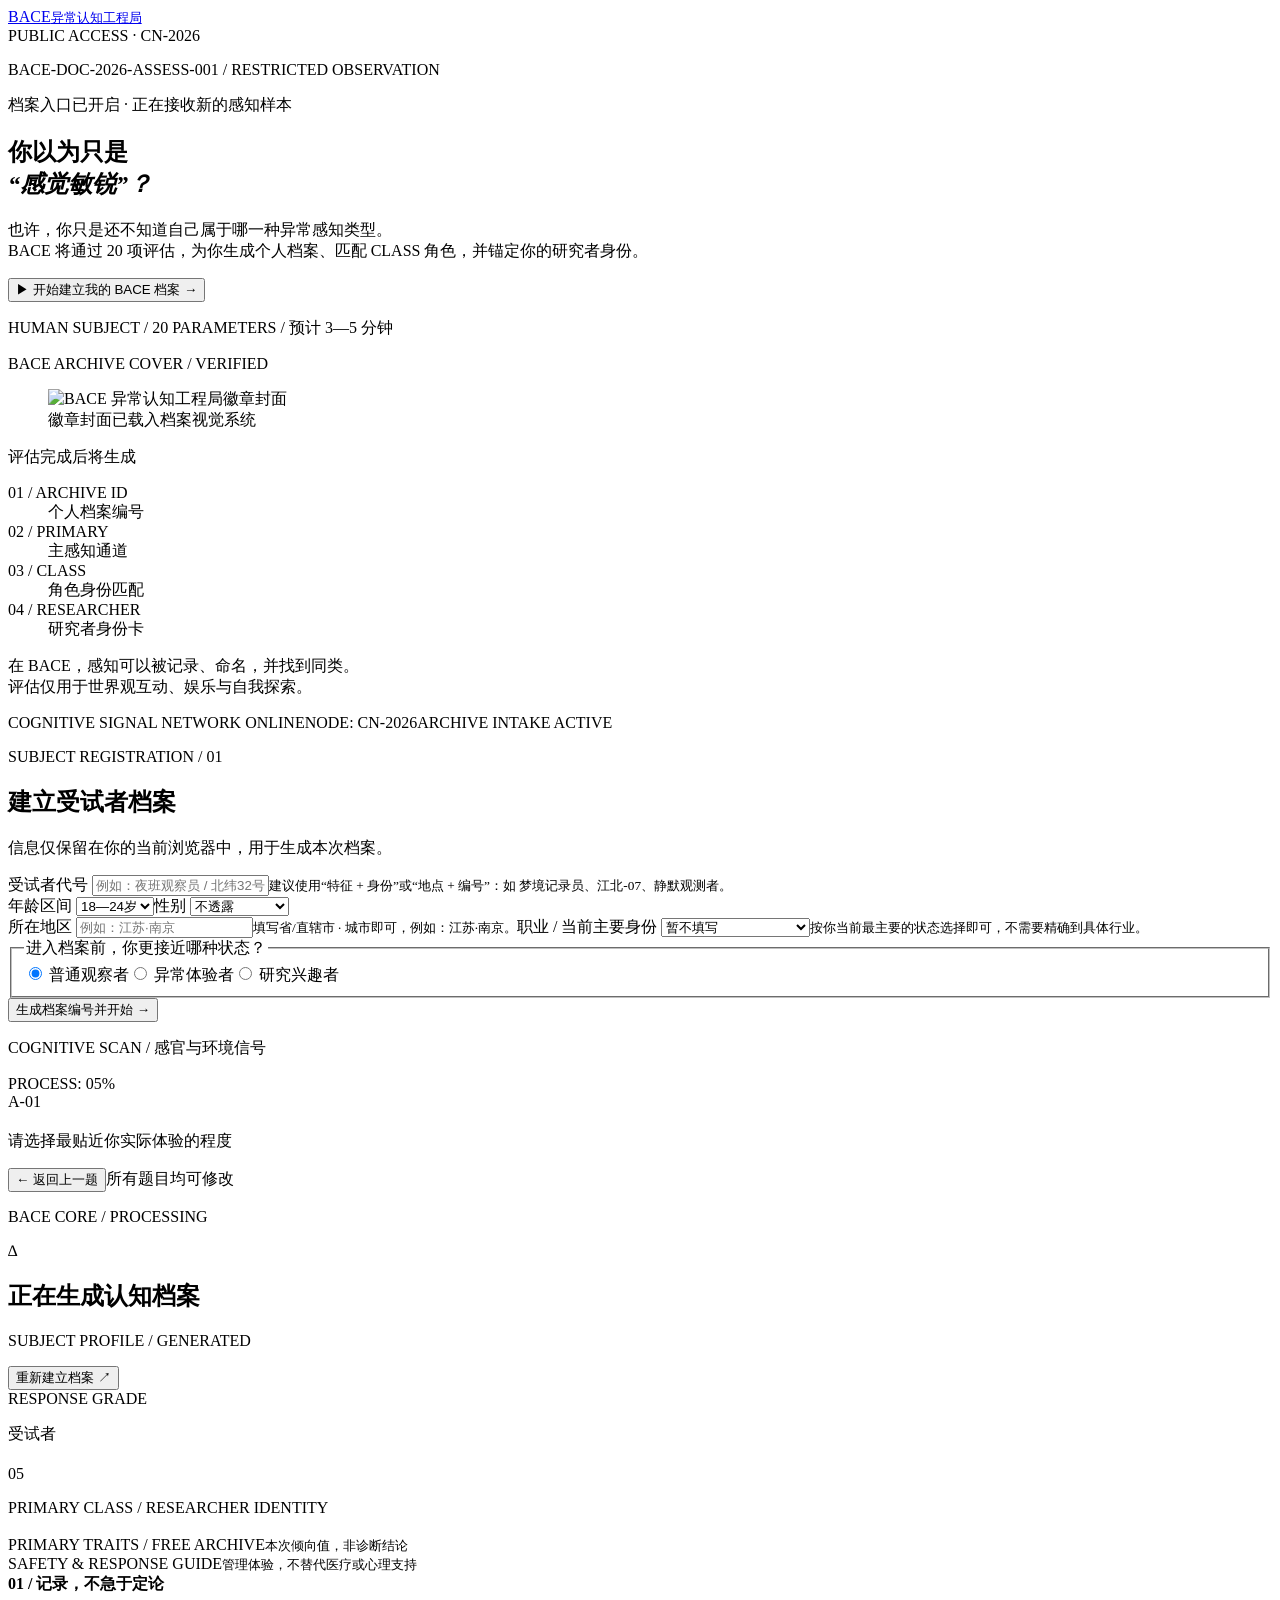
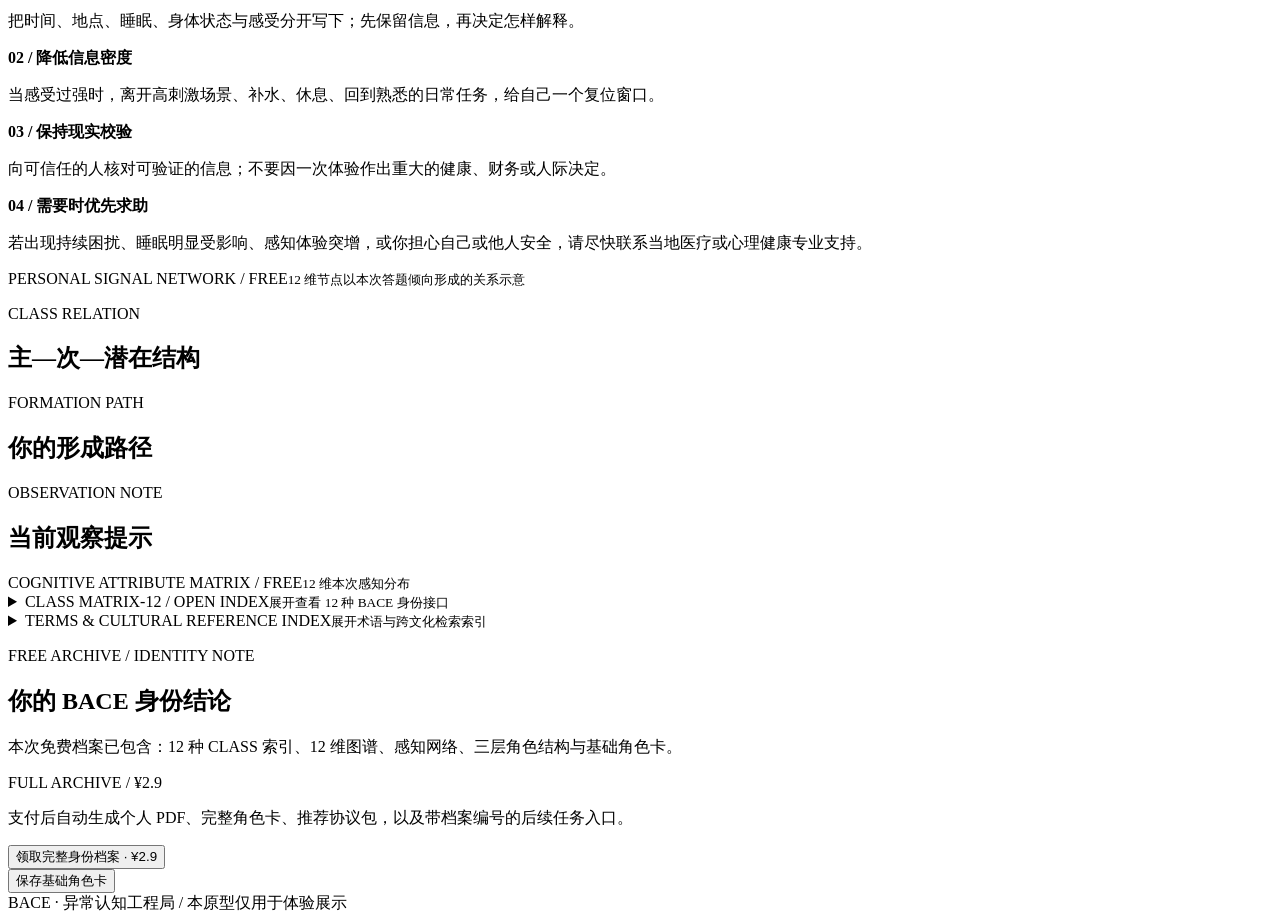
==== index.html @ c02035c2 "发布 BACE 测试网站：index.html" ====
<!doctype html>
<html lang="zh-CN">
<head>
  <meta charset="UTF-8" />
  <meta name="viewport" content="width=device-width, initial-scale=1.0" />
  <title>BACE｜异常认知评估档案</title>
  <link rel="preconnect" href="https://fonts.googleapis.com">
  <link rel="preconnect" href="https://fonts.gstatic.com" crossorigin>
  <link href="https://fonts.googleapis.com/css2?family=Noto+Serif+SC:wght@400;600;700;900&family=Share+Tech+Mono&display=swap" rel="stylesheet">
  <link rel="stylesheet" href="style.css" />
</head>
<body>
  <div class="noise"></div><div class="scanlines"></div>
  <main class="shell">
    <header><a class="brand" href="#" onclick="app.go('home')"><span>BACE</span><small>异常认知工程局</small></a><div class="access">PUBLIC ACCESS · CN-2026</div></header>

    <section id="home" class="screen active hero">
      <div class="archive-field" aria-hidden="true"><span class="orb orb-a"></span><span class="orb orb-b"></span><span class="node n1"></span><span class="node n2"></span><span class="node n3"></span><span class="node n4"></span><i class="circuit c1"></i><i class="circuit c2"></i><i class="circuit c3"></i></div>
      <div class="hero-grid">
        <div class="portal-copy">
          <p class="eyebrow">BACE-DOC-2026-ASSESS-001 / RESTRICTED OBSERVATION</p>
          <p class="status"><i></i> 档案入口已开启 · 正在接收新的感知样本</p>
          <h1>你以为只是<br><em>“感觉敏锐”？</em></h1>
          <p class="lead">也许，你只是还不知道自己属于哪一种异常感知类型。<br>BACE 将通过 20 项评估，为你生成个人档案、匹配 CLASS 角色，并锚定你的研究者身份。</p>
          <button class="primary enter-button" onclick="app.go('register')"><span>▶</span> 开始建立我的 BACE 档案 <b>→</b></button>
          <p class="entry-note">HUMAN SUBJECT / 20 PARAMETERS / 预计 3—5 分钟</p>
        </div>
        <aside class="access-panel">
          <p class="panel-label">BACE ARCHIVE COVER / VERIFIED</p>
          <figure class="badge-document"><img src="assets/bace-badge-cover.png" alt="BACE 异常认知工程局徽章封面"><figcaption>徽章封面已载入档案视觉系统</figcaption></figure>
          <div class="panel-rule"></div>
          <p class="panel-subhead">评估完成后将生成</p>
          <dl><div><dt>01 / ARCHIVE ID</dt><dd>个人档案编号</dd></div><div><dt>02 / PRIMARY</dt><dd>主感知通道</dd></div><div><dt>03 / CLASS</dt><dd>角色身份匹配</dd></div><div><dt>04 / RESEARCHER</dt><dd>研究者身份卡</dd></div></dl>
          <p class="panel-foot">在 BACE，感知可以被记录、命名，并找到同类。<br>评估仅用于世界观互动、娱乐与自我探索。</p>
        </aside>
      </div>
      <div class="file-line"><span>COGNITIVE SIGNAL NETWORK ONLINE</span><span>NODE: CN-2026</span><span>ARCHIVE INTAKE ACTIVE</span></div>
    </section>

    <section id="register" class="screen dossier">
      <p class="eyebrow">SUBJECT REGISTRATION / 01</p><h2>建立受试者档案</h2>
      <p class="muted">信息仅保留在你的当前浏览器中，用于生成本次档案。</p>
      <form id="registration" onsubmit="app.register(event)">
        <label>受试者代号 <input id="alias" required maxlength="16" placeholder="例如：夜班观察员 / 北纬32号" autocomplete="off"><small class="field-note">建议使用“特征 + 身份”或“地点 + 编号”：如 梦境记录员、江北-07、静默观测者。</small></label>
        <div class="two"><label>年龄区间 <select id="age"><option>18岁以下</option><option selected>18—24岁</option><option>25—30岁</option><option>31—40岁</option><option>41岁以上</option></select></label><label>性别 <select id="gender"><option selected>不透露</option><option>男</option><option>女</option><option>其他 / 自定义</option></select></label></div>
        <div class="two"><label>所在地区 <input id="region" placeholder="例如：江苏·南京" maxlength="24"><small class="field-note">填写省/直辖市 · 城市即可，例如：江苏·南京。</small></label><label>职业 / 当前主要身份 <select id="occupation"><option selected value="未登记">暂不填写</option><option>在校学生</option><option>上班族 / 企业职员</option><option>体制内 / 公共服务</option><option>专业技术 / 工程 / 生产</option><option>商业 / 销售 / 服务业</option><option>教育 / 医疗 / 社会服务</option><option>内容创作 / 自由职业</option><option>个体经营 / 创业者</option><option>待业 / 转型中 / 退休</option><option>其他</option></select><small class="field-note">按你当前最主要的状态选择即可，不需要精确到具体行业。</small></label></div>
        <fieldset><legend>进入档案前，你更接近哪种状态？</legend><label class="radio"><input type="radio" name="identity" value="观察者" checked> 普通观察者</label><label class="radio"><input type="radio" name="identity" value="体验者"> 异常体验者</label><label class="radio"><input type="radio" name="identity" value="研究者"> 研究兴趣者</label></fieldset>
        <button class="primary" type="submit">生成档案编号并开始 <b>→</b></button>
      </form>
    </section>

    <section id="test" class="screen assessment">
      <div class="test-top"><div><p class="eyebrow" id="phase">COGNITIVE SCAN / 感官与环境信号</p><p class="case-id" id="caseId"></p></div><div class="progress-wrap"><span id="percent">PROCESS: 05%</span><div class="progress"><i id="progress"></i></div></div></div>
      <article class="question-card"><span id="questionCode">A-01</span><h2 id="questionText"></h2><p class="scale-hint">请选择最贴近你实际体验的程度</p><div class="answers" id="answers"></div></article>
      <div class="test-footer"><button class="text-button" onclick="app.previous()" id="prev">← 返回上一题</button><span>所有题目均可修改</span></div>
    </section>

    <section id="analyze" class="screen analysis"><p class="eyebrow">BACE CORE / PROCESSING</p><div class="spinner">∆</div><h2>正在生成认知档案</h2><div class="log" id="log"></div></section>

    <section id="result" class="screen result">
      <div class="result-head"><p class="eyebrow">SUBJECT PROFILE / GENERATED</p><button class="text-button" onclick="app.restart()">重新建立档案 ↗</button></div>
      <div class="profile-grid"><aside class="identity-card"><span class="stamp" id="sampleLevel">RESPONSE GRADE</span><p>受试者</p><h2 id="resultAlias"></h2><div class="role-mark" id="roleMark">05</div><p class="mono" id="resultId"></p><p id="resultDate"></p></aside><article class="role-card"><p class="eyebrow">PRIMARY CLASS / RESEARCHER IDENTITY</p><h1 id="roleName"></h1><h3 id="roleCode"></h3><p id="roleIntro"></p><div class="tag-row" id="roleTags"></div><blockquote id="roleQuote"></blockquote><p class="similarity" id="similarity"></p></article></div>
      <section class="dimensions"><div class="section-title"><span>PRIMARY TRAITS / FREE ARCHIVE</span><small>本次倾向值，非诊断结论</small></div><div id="dimensionBars"></div></section>
      <section class="safety-section priority-safety"><div class="section-title"><span>SAFETY &amp; RESPONSE GUIDE</span><small>管理体验，不替代医疗或心理支持</small></div><div class="safety-grid"><article><b>01 / 记录，不急于定论</b><p>把时间、地点、睡眠、身体状态与感受分开写下；先保留信息，再决定怎样解释。</p></article><article><b>02 / 降低信息密度</b><p>当感受过强时，离开高刺激场景、补水、休息、回到熟悉的日常任务，给自己一个复位窗口。</p></article><article><b>03 / 保持现实校验</b><p>向可信任的人核对可验证的信息；不要因一次体验作出重大的健康、财务或人际决定。</p></article><article><b>04 / 需要时优先求助</b><p>若出现持续困扰、睡眠明显受影响、感知体验突增，或你担心自己或他人安全，请尽快联系当地医疗或心理健康专业支持。</p></article></div></section>
      <section class="free-insight"><div class="section-title"><span>PERSONAL SIGNAL NETWORK / FREE</span><small>12 维节点以本次答题倾向形成的关系示意</small></div><div id="networkGraph" class="network-graph"></div><div class="insight-grid"><article><p class="eyebrow">CLASS RELATION</p><h2>主—次—潜在结构</h2><p id="classRelation"></p></article><article><p class="eyebrow">FORMATION PATH</p><h2>你的形成路径</h2><p id="formationPath"></p></article><article><p class="eyebrow">OBSERVATION NOTE</p><h2>当前观察提示</h2><p id="observationNote"></p></article></div></section>
      <section class="radar-section"><div class="section-title"><span>COGNITIVE ATTRIBUTE MATRIX / FREE</span><small>12 维本次感知分布</small></div><div id="radarChart" class="radar-chart"></div></section>
      <section class="library-section"><details><summary><span>CLASS MATRIX-12 / OPEN INDEX</span><small>展开查看 12 种 BACE 身份接口</small></summary><div id="classLibrary" class="class-library"></div></details></section>
      <section class="term-section"><details><summary><span>TERMS &amp; CULTURAL REFERENCE INDEX</span><small>展开术语与跨文化检索索引</small></summary><div class="term-table"><div><b>BACE 术语</b><b>说明</b><b>文化检索线索</b></div><div><span>梦境通道</span><span>对梦境叙事、记忆与象征的记录倾向。</span><span>梦兆叙事 / dream incubation / 梦境日记</span></div><div><span>空间感知</span><span>对路径、建筑与场所氛围的注意倾向。</span><span>风水语境 / genius loci / place attachment</span></div><div><span>家族印记</span><span>把个人经验放入家族故事与成长脉络的倾向。</span><span>家谱 / 口述史 / ancestor traditions</span></div><div><span>环境共振</span><span>对自然、天气与场域变化的体验记录。</span><span>地景叙事 / landscape studies / environmental perception</span></div><div><span>认知训练</span><span>通过记录、冥想、复盘等方式进行自我校准。</span><span>观照练习 / contemplative practice / self-observation</span></div></div></details></section>
      <section class="findings"><div><p class="eyebrow">FREE ARCHIVE / IDENTITY NOTE</p><h2>你的 BACE 身份结论</h2><p id="summary"></p><p class="card-note">本次免费档案已包含：12 种 CLASS 索引、12 维图谱、感知网络、三层角色结构与基础角色卡。</p></div><div class="next-level"><span>FULL ARCHIVE / ¥2.9</span><p>支付后自动生成个人 PDF、完整角色卡、推荐协议包，以及带档案编号的后续任务入口。</p><button class="text-button locked" type="button" onclick="app.showUnlock()">领取完整身份档案 · ¥2.9</button></div></section>
      <button class="primary print" onclick="app.downloadCard()">保存基础角色卡</button>
    </section>
  </main>
  <footer>BACE · 异常认知工程局 / 本原型仅用于体验展示</footer>
  <script src="app.js"></script>
</body>
</html>
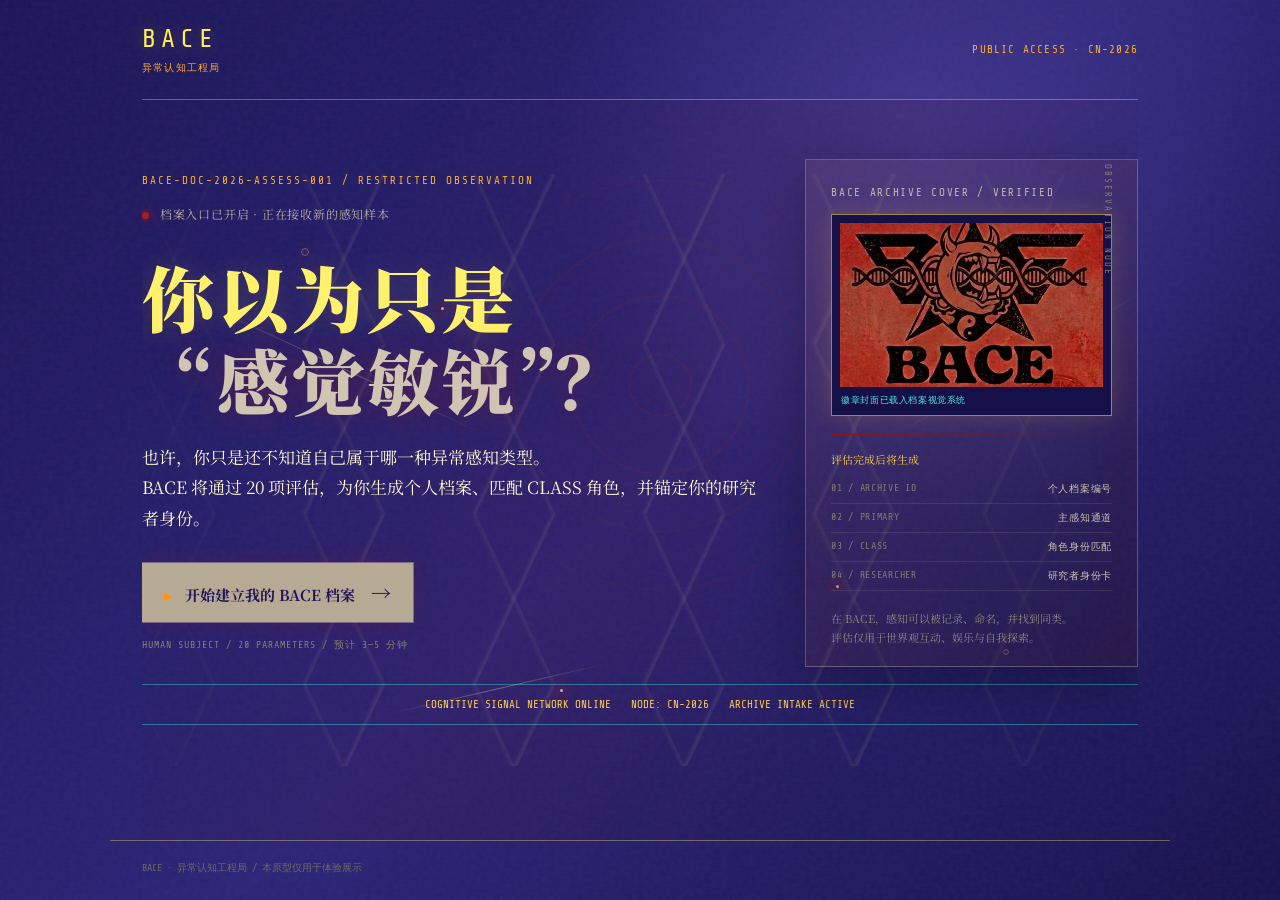
==== commit 45ac157d: "更新封面图片引用为网页优化版本" ====
--- a/index.html
+++ b/index.html
@@ -27,7 +27,7 @@
         </div>
         <aside class="access-panel">
           <p class="panel-label">BACE ARCHIVE COVER / VERIFIED</p>
-          <figure class="badge-document"><img src="assets/bace-badge-cover.png" alt="BACE 异常认知工程局徽章封面"><figcaption>徽章封面已载入档案视觉系统</figcaption></figure>
+          <figure class="badge-document"><img src="assets/bace-badge-cover.jpg" alt="BACE 异常认知工程局徽章封面"><figcaption>徽章封面已载入档案视觉系统</figcaption></figure>
           <div class="panel-rule"></div>
           <p class="panel-subhead">评估完成后将生成</p>
           <dl><div><dt>01 / ARCHIVE ID</dt><dd>个人档案编号</dd></div><div><dt>02 / PRIMARY</dt><dd>主感知通道</dd></div><div><dt>03 / CLASS</dt><dd>角色身份匹配</dd></div><div><dt>04 / RESEARCHER</dt><dd>研究者身份卡</dd></div></dl>
--- a/style.css
+++ b/style.css
@@ -0,0 +1,18 @@
+:root{--ink:#0b0b0b;--paper:#d8d3c8;--bone:#eeeae0;--red:#8b1717;--line:rgba(232,228,218,.26);--mono:'Share Tech Mono',monospace;--serif:'Noto Serif SC',serif}*{box-sizing:border-box}body{margin:0;background:var(--ink);color:var(--bone);font-family:var(--serif);min-height:100vh}.noise,.scanlines{position:fixed;pointer-events:none;inset:0;z-index:3}.noise{opacity:.08;background-image:url("data:image/svg+xml,%3Csvg viewBox='0 0 180 180' xmlns='http://www.w3.org/2000/svg'%3E%3Cfilter id='n'%3E%3CfeTurbulence type='fractalNoise' baseFrequency='.9' numOctaves='4' stitchTiles='stitch'/%3E%3C/filter%3E%3Crect width='100%25' height='100%25' filter='url(%23n)' opacity='.7'/%3E%3C/svg%3E")}.scanlines{background:repeating-linear-gradient(0deg,transparent 0 3px,rgba(255,255,255,.018) 4px);opacity:.5}.shell{max-width:1060px;margin:auto;padding:0 32px}header{height:100px;border-bottom:1px solid var(--line);display:flex;justify-content:space-between;align-items:center;position:relative;z-index:4}.brand{color:var(--bone);text-decoration:none}.brand span{display:block;font-family:var(--mono);font-size:26px;letter-spacing:5px;color:#cfc7b8}.brand small,.access,.eyebrow,.mono{font-family:var(--mono);letter-spacing:1.2px}.brand small{font-size:10px;color:#89857e}.access{font-size:11px;color:#9c9890}.screen{display:none;min-height:calc(100vh - 160px);padding:68px 0 55px;position:relative;z-index:4}.screen.active{display:block}.hero{text-align:center;padding-top:55px}.eyebrow{font-size:11px;color:#aaa49a;letter-spacing:2px}.seal{width:112px;height:112px;margin:28px auto;border:1px solid #847e72;border-radius:50%;display:flex;justify-content:center;align-items:center;line-height:24px;font-family:var(--mono);font-size:25px;color:#b4ac9d;position:relative}.seal:after{content:'BACE ARCHIVE · BACE ARCHIVE';position:absolute;inset:8px;border:1px dashed #6f6a61;border-radius:50%;font-size:7px;letter-spacing:1px;padding-top:9px}.seal i{font-style:normal;color:var(--red)}h1,h2,h3,p{margin-top:0}.hero h1{font-size:clamp(42px,7vw,75px);line-height:1.16;margin:0 0 18px;font-weight:900;letter-spacing:5px}.hero h1 em{font-style:normal;color:#cac2b4}.lead{font-size:17px;line-height:1.8;color:#bdb7ad;margin-bottom:30px}.primary{background:var(--bone);color:#151515;border:0;padding:15px 22px;font-family:var(--serif);font-weight:700;font-size:15px;cursor:pointer;transition:.2s}.primary:hover{background:#fff;transform:translateY(-2px)}.primary b{font-size:20px;margin-left:12px}.file-line{margin:68px auto 0;border-top:1px solid var(--line);border-bottom:1px solid var(--line);padding:13px;display:flex;gap:20px;justify-content:center;font:11px var(--mono);color:#918c83}.disclaimer{font-size:11px;color:#737069;margin-top:18px}.dossier{max-width:680px;margin:auto}.dossier h2{font-size:38px;letter-spacing:2px;margin-bottom:10px}.muted{color:#aaa49a;font-size:14px}form{margin-top:36px}label{display:block;font-size:14px;margin-bottom:22px;color:#c8c2b7}input,select{display:block;background:transparent;border:0;border-bottom:1px solid #736e65;color:var(--bone);font:16px var(--serif);padding:11px 2px;width:100%;outline:none}select option{background:#1b1b1b}.two{display:grid;grid-template-columns:1fr 1fr;gap:26px}fieldset{border:1px solid var(--line);margin:20px 0 30px;padding:18px 18px 5px}legend{padding:0 8px;color:#aaa49a;font:11px var(--mono)}.radio{display:inline-block;margin-right:24px}.radio input{display:inline;width:auto;accent-color:var(--red)}.assessment{max-width:880px;margin:auto}.test-top{display:flex;justify-content:space-between;border-bottom:1px solid var(--line);padding-bottom:22px}.case-id{font:11px var(--mono);color:#827d74;margin:0}.progress-wrap{width:200px;text-align:right;font:11px var(--mono);color:#aaa49a}.progress{height:3px;background:#3b3935;margin-top:10px}.progress i{display:block;height:100%;background:#c8c0b1;transition:.3s}.question-card{padding:62px 10% 35px;min-height:440px}.question-card>span{font:22px var(--mono);color:var(--red)}.question-card h2{font-size:clamp(25px,4vw,38px);line-height:1.5;margin:24px 0 10px}.scale-hint{color:#89847a;font-size:13px}.answers{display:grid;grid-template-columns:1fr 1fr;gap:10px;margin-top:30px}.answer{padding:14px;border:1px solid var(--line);background:rgba(255,255,255,.02);color:#d5cec2;text-align:left;cursor:pointer;font:14px var(--serif)}.answer:hover,.answer.selected{border-color:#b9b09f;background:rgba(218,210,195,.1)}.answer b{font:14px var(--mono);color:var(--red);margin-right:10px}.test-footer{border-top:1px solid var(--line);padding-top:18px;display:flex;justify-content:space-between;color:#807b72;font-size:11px}.text-button{background:none;border:0;color:#c7c0b4;font:13px var(--serif);cursor:pointer}.analysis{text-align:center;padding-top:130px}.spinner{width:85px;height:85px;border:1px solid var(--red);border-radius:50%;margin:35px auto;color:#d8d0c0;display:flex;justify-content:center;align-items:center;font:30px var(--mono);animation:rotate 2s linear infinite}.analysis h2{letter-spacing:2px}.log{margin:30px auto;text-align:left;max-width:360px;min-height:120px;color:#999389;font:12px/2 var(--mono)}@keyframes rotate{to{transform:rotate(360deg)}}.result{padding-top:45px}.result-head{display:flex;justify-content:space-between}.profile-grid{display:grid;grid-template-columns:260px 1fr;border:1px solid var(--line);margin-top:20px}.identity-card{padding:25px;border-right:1px solid var(--line);background:rgba(216,211,200,.05)}.stamp{display:inline-block;border:1px solid var(--red);color:#b83a35;padding:4px 7px;font:10px var(--mono);transform:rotate(-3deg);margin-bottom:45px}.identity-card p{color:#9e988e;font-size:12px}.identity-card h2{font-size:27px}.role-mark{font:74px var(--mono);color:#a9a193;border-top:1px solid var(--line);border-bottom:1px solid var(--line);padding:19px 0;margin:20px 0}.role-card{padding:35px 45px}.role-card h1{font-size:clamp(36px,6vw,65px);line-height:1.1;letter-spacing:2px;margin:15px 0 5px}.role-card h3{font:16px var(--mono);color:var(--red);letter-spacing:1px}.role-card>p{line-height:1.9;color:#c2bbae;max-width:550px}.tag-row{display:flex;flex-wrap:wrap;gap:7px;margin:22px 0}.tag-row span{border:1px solid #666159;padding:4px 8px;font-size:11px;color:#bbb4a7}blockquote{margin:30px 0 0;border-left:2px solid var(--red);padding:4px 18px;color:#a8a196;font-size:14px}.dimensions{margin-top:38px;border-top:1px solid var(--line);padding-top:20px}.section-title{display:flex;justify-content:space-between;font:12px var(--mono);color:#c4bcae}.section-title small{color:#807a70}.dimension{display:grid;grid-template-columns:130px 1fr 40px;align-items:center;gap:12px;margin:13px 0;font-size:13px}.dimension i{height:7px;background:#35332f;display:block}.dimension b{display:block;height:100%;background:#b8b0a3}.dimension strong{font:12px var(--mono);color:#c9c1b3}.findings{display:grid;grid-template-columns:1.3fr 1fr;gap:50px;margin-top:50px;padding:30px;background:#151515;border-left:2px solid var(--red)}.findings h2{font-size:28px}.findings p{font-size:14px;line-height:1.9;color:#bdb6aa}.next-level{border-left:1px solid var(--line);padding-left:28px}.next-level span{color:#bf3835;font:11px var(--mono)}.print{margin-top:35px}.print{background:var(--red);color:#f2eee5}footer{max-width:1060px;margin:auto;padding:20px 32px;border-top:1px solid var(--line);font:10px var(--mono);color:#6f6a62;position:relative;z-index:4}@media(max-width:620px){.shell{padding:0 18px}header{height:76px}.access{display:none}.screen{padding-top:40px}.file-line{flex-direction:column;gap:7px}.two,.profile-grid,.findings{grid-template-columns:1fr}.answers{grid-template-columns:1fr}.question-card{padding:45px 0;min-height:480px}.test-top{gap:12px}.progress-wrap{width:130px}.identity-card{border-right:0;border-bottom:1px solid var(--line)}.role-card{padding:28px 22px}.section-title{display:block}.section-title small{display:block;margin-top:6px}.dimension{grid-template-columns:100px 1fr 32px}.next-level{border-left:0;border-top:1px solid var(--line);padding:20px 0 0}footer{padding:18px}}
+@media print{body{background:#fff;color:#111}.noise,.scanlines,header,footer,.result-head button,.print{display:none}.shell{max-width:none}.screen{padding:0}.result{display:block!important}.profile-grid,.dimensions,.findings{break-inside:avoid} .role-card>p,.findings p{color:#222}}
+
+.panel-subhead{margin:0 0 8px;color:#a79d8e;font:11px var(--serif)}
+.field-note{display:block;margin-top:7px;color:#59e7e1;font:10px/1.6 var(--mono);letter-spacing:.2px}
+.similarity{margin:23px 0 0;color:#56e8e1;font:12px var(--mono);letter-spacing:.5px}.locked{margin-top:12px;padding:0;color:#fff159;border-bottom:1px solid #ffad22}
+.role-card .tag-row span:nth-child(n+4){display:none}
+.card-note{margin-top:18px!important;padding-top:15px;border-top:1px solid rgba(75,232,224,.3);font-size:12px!important;color:#78eee6!important}
+.free-insight{margin-top:45px;padding-top:22px;border-top:1px solid rgba(255,221,73,.35)}.network-graph{margin-top:18px;border:1px solid rgba(72,233,225,.36);background:radial-gradient(circle at center,rgba(76,73,185,.48),rgba(26,19,78,.3));padding:18px}.network-graph svg{display:block;width:min(100%,560px);margin:auto}.network-graph>p{margin:10px 0 0;text-align:center;color:#72e9e4;font-size:12px}.network-graph line{stroke-width:1.2}.network-graph .soft-line{stroke:rgba(79,230,223,.24)}.network-graph .active-line{stroke:#ffe544;stroke-width:2.3;filter:drop-shadow(0 0 4px #ffae24)}.network-node circle{fill:#29216d;stroke:#4fe6df;stroke-width:1.2}.network-node.active-node circle{fill:#ff9e20;stroke:#fff168;stroke-width:2.5;filter:drop-shadow(0 0 7px #ffb221)}.network-node text{fill:#c8fffa;font:10px var(--mono)}.network-node .node-label{fill:#fff4b5;font:8px var(--serif)}.core-node{fill:#251966;stroke:#ffe544;stroke-width:2}.core-title{fill:#fff167;font:20px var(--serif);font-weight:700}.core-sub{fill:#52eee7;font:9px var(--mono);letter-spacing:1px}.insight-grid{display:grid;grid-template-columns:repeat(3,1fr);gap:14px;margin-top:16px}.insight-grid article{padding:20px;background:rgba(45,35,117,.52);border:1px solid rgba(72,233,225,.24)}.insight-grid h2{font-size:19px;margin:12px 0}.insight-grid p:last-child{margin:0;font-size:13px;line-height:1.85;color:#fff4c7}@media(max-width:620px){.insight-grid{grid-template-columns:1fr}.network-graph{padding:8px}}
+.radar-section,.library-section,.safety-section,.term-section{margin-top:45px;padding-top:22px;border-top:1px solid rgba(255,221,73,.35)}.radar-chart{padding:16px;margin-top:18px;border:1px solid rgba(255,221,73,.28);background:radial-gradient(circle at center,rgba(70,220,216,.11),rgba(30,22,88,.2))}.radar-chart svg{display:block;width:min(100%,620px);margin:auto}.radar-chart>p{margin:12px 0 0;text-align:center;font-size:12px;color:#72e9e4}.radar-ring{fill:none;stroke:rgba(79,230,223,.24);stroke-width:1}.radar-axis{stroke:rgba(255,229,68,.26);stroke-width:1}.radar-shape{fill:rgba(255,170,33,.3);stroke:#fff051;stroke-width:2.5;filter:drop-shadow(0 0 4px rgba(255,167,33,.55))}.radar-label{fill:#fff7bc;font:10px var(--serif)}.radar-core{fill:#45e9e1}.class-library{display:grid;grid-template-columns:repeat(3,1fr);gap:10px;margin-top:18px}.class-tile{min-height:175px;padding:17px;border:1px solid rgba(75,232,224,.28);background:rgba(45,35,117,.45)}.class-tile.current{border-color:#fff052;box-shadow:inset 0 0 22px rgba(255,174,31,.13)}.class-tile span,.class-tile small{display:block;font:10px var(--mono);letter-spacing:.7px}.class-tile span{color:#50ebe2}.class-tile h3{margin:9px 0 3px;color:#fff163;font-size:21px}.class-tile small{color:#ffae25}.class-tile p{margin:13px 0 8px;color:#fff4c7;font-size:12px;line-height:1.65}.class-tile em{color:#74e9e3;font-size:11px;font-style:normal}.safety-grid{display:grid;grid-template-columns:repeat(4,1fr);gap:10px;margin-top:18px}.safety-grid article{padding:17px;border-left:2px solid #4be9e1;background:rgba(45,35,117,.45)}.safety-grid b{font:12px var(--mono);color:#fff050}.safety-grid p{margin:12px 0 0;color:#fff4c7;font-size:12px;line-height:1.75}.term-table{margin-top:18px;border:1px solid rgba(75,232,224,.3)}.term-table>div{display:grid;grid-template-columns:1fr 1.6fr 1.5fr;gap:16px;padding:13px 16px;border-bottom:1px solid rgba(75,232,224,.18);font-size:12px;line-height:1.6}.term-table>div:last-child{border-bottom:0}.term-table>div:first-child{background:rgba(255,174,31,.13);color:#fff163;font-family:var(--mono)}.term-table span:first-child{color:#50ece3;font-weight:700}.term-table span{color:#fff4c7}@media(max-width:700px){.class-library{grid-template-columns:1fr 1fr}.safety-grid{grid-template-columns:1fr 1fr}.term-table>div{grid-template-columns:1fr;gap:5px}.term-table>div:first-child{display:none}}@media(max-width:420px){.class-library,.safety-grid{grid-template-columns:1fr}.radar-label{font-size:8px}}
+.library-section details,.term-section details{border:1px solid rgba(75,232,224,.35);background:rgba(45,35,117,.34)}.library-section summary,.term-section summary{display:flex;align-items:center;justify-content:space-between;gap:16px;padding:18px;cursor:pointer;color:#fff15d;font:12px var(--mono);letter-spacing:.8px}.library-section summary small,.term-section summary small{color:#72e9e4;font:12px var(--serif);letter-spacing:0}.library-section summary::-webkit-details-marker,.term-section summary::-webkit-details-marker{display:none}.library-section summary:after,.term-section summary:after{content:'+';font-size:24px;color:#ffad21}.library-section details[open] summary:after,.term-section details[open] summary:after{content:'−'}.library-section .class-library,.term-section .term-table{margin:0 16px 16px}.priority-safety{border:1px solid rgba(255,229,68,.42);padding:22px;background:linear-gradient(100deg,rgba(255,174,31,.1),rgba(65,234,226,.05))}.priority-safety .section-title{color:#fff36b}@media(max-width:620px){.library-section summary,.term-section summary{padding:16px;font-size:11px}.library-section summary small,.term-section summary small{font-size:11px}.library-section .class-library,.term-section .term-table{margin:0 10px 10px}.priority-safety{margin-top:28px;padding:16px}.safety-grid{grid-template-columns:1fr}.dimension strong{font-size:11px}}
+
+/* BACE 蓝紫档案主题：依据《BACE 超自然研究》封面语言重新设定 */
+:root{--ink:#201760;--paper:#2b2272;--bone:#fff7be;--red:#ff9516;--line:rgba(255,230,111,.36)}body{background:radial-gradient(circle at 72% 16%,#40358c 0,transparent 31%),linear-gradient(135deg,#1c1557,#2c2477 52%,#18134e);color:#fff8d3}.noise{opacity:.06}.scanlines{background:repeating-linear-gradient(0deg,transparent 0 3px,rgba(83,230,232,.025) 4px)}header{border-color:rgba(255,229,104,.36)}.brand span{color:#fff050;text-shadow:0 0 18px rgba(255,231,52,.25)}.brand small,.access{color:#ffae25}.hero:before{background:repeating-radial-gradient(circle,transparent 0 29px,rgba(255,194,40,.13) 30px 31px,transparent 32px 58px)}.archive-field{background:linear-gradient(120deg,transparent 18%,rgba(68,47,176,.35) 50%,transparent 82%)}.archive-field:before{background:linear-gradient(115deg,transparent 47%,rgba(53,230,224,.2) 49%,transparent 50%) 0 0/170px 170px,linear-gradient(65deg,transparent 47%,rgba(255,210,43,.16) 49%,transparent 50%) 0 0/170px 170px}.node{background:#42e7e1;box-shadow:0 0 12px 4px rgba(57,233,225,.48)}.orb{border-color:rgba(255,234,101,.45);box-shadow:0 0 22px rgba(58,228,221,.45),inset 0 0 18px rgba(255,169,25,.22)}.circuit{background:linear-gradient(90deg,transparent,rgba(71,238,231,.65),transparent)}.eyebrow,.status{color:#ffb02a}.status i{background:#45e8e0;box-shadow:0 0 10px #45e8e0}.hero h1{color:#fff16c;text-shadow:0 0 25px rgba(255,229,63,.15)}.hero h1 em{color:#ff9821;text-shadow:0 0 30px rgba(255,143,24,.35)}.lead{color:#fff7d6}.primary{background:linear-gradient(135deg,#fff04b,#ffae1e);color:#21165b}.primary:hover{background:#fff9a0}.enter-button{box-shadow:0 0 0 1px rgba(255,240,93,.65),0 0 28px rgba(255,164,23,.32)}.enter-button span{color:#5a2c79}.entry-note{color:#45e7df}.access-panel{border-color:rgba(52,238,229,.62);background:linear-gradient(145deg,rgba(47,38,119,.86),rgba(25,20,76,.9));box-shadow:inset 0 0 65px rgba(54,231,225,.08),0 15px 55px rgba(13,8,52,.5)}.access-panel:after{color:#48e9e1}.panel-label{color:#fff057}.badge-document{margin:15px 0 18px;padding:8px;background:#151047;border:1px solid rgba(255,219,72,.58);box-shadow:0 0 22px rgba(255,174,31,.2);position:relative}.badge-document:before{content:'BACE / SEAL / 001';position:absolute;right:8px;top:8px;padding:3px 5px;background:rgba(27,20,82,.82);color:#ffef4d;font:8px var(--mono);letter-spacing:1px}.badge-document img{display:block;width:100%;height:164px;object-fit:cover;object-position:center 43%;filter:saturate(.93) contrast(1.08)}.badge-document figcaption{padding:7px 1px 0;color:#4fe6df;font:9px var(--mono);letter-spacing:.6px}.panel-rule{background:linear-gradient(90deg,#48ece2,#ffbc24,transparent)}.panel-subhead{color:#ffce45}.access-panel dl div{border-color:rgba(62,230,222,.19)}.access-panel dt{color:#55eae3}.access-panel dd{color:#fff7bd}.panel-foot{color:#ffca54}.file-line{border-color:rgba(56,232,224,.42);color:#ffcd4c}.dossier,.assessment,.result,.analysis{background:transparent}.question-card>span,.answer b,.role-card h3,.next-level span{color:#ffad21}.progress i,.dimension b{background:linear-gradient(90deg,#45e9e1,#ffe544)}.stamp{border-color:#48e9e1;color:#53eee6}.identity-card{background:rgba(61,48,145,.28)}.profile-grid,.dimensions{border-color:rgba(255,221,73,.35)}.role-card>p,.findings p{color:#fff4c7}.findings{background:rgba(45,35,117,.62);border-left-color:#47e8e0}.print{background:linear-gradient(135deg,#ff971c,#ffd331);color:#251651}.tag-row span{border-color:rgba(74,231,224,.55);color:#fff29b}.dimension i{background:#161047}.section-title{color:#fff25b}.section-title small,.muted,.scale-hint{color:#72e9e4}input,select{border-color:rgba(255,222,76,.52);color:#fff6c7}fieldset{border-color:rgba(65,234,226,.38)}legend{color:#58e7e2}select option{background:#211862}@media print{body{background:#fff;color:#171347}.noise,.scanlines{display:none}}
+
+/* 首页：档案入口 / 密教神经网络 */
+.hero{padding-top:48px;overflow:hidden;isolation:isolate;text-align:left}.hero:before{content:'';position:absolute;z-index:-2;width:680px;height:680px;left:52%;top:-55px;transform:translateX(-50%);background:repeating-radial-gradient(circle,transparent 0 29px,rgba(174,31,29,.13) 30px 31px,transparent 32px 58px);mask-image:radial-gradient(circle,#000 10%,transparent 70%);animation:slow-spin 52s linear infinite}.archive-field{position:absolute;inset:0;z-index:-1;opacity:.85;background:linear-gradient(120deg,transparent 18%,rgba(102,15,15,.12) 50%,transparent 82%)}.archive-field:before{content:'';position:absolute;inset:10% -5%;background:linear-gradient(115deg,transparent 47%,rgba(176,164,143,.16) 49%,transparent 50%) 0 0/170px 170px,linear-gradient(65deg,transparent 47%,rgba(176,164,143,.12) 49%,transparent 50%) 0 0/170px 170px;mask-image:linear-gradient(90deg,transparent,#000 25% 75%,transparent);animation:drift 18s linear infinite}.orb{position:absolute;border:1px solid rgba(217,205,184,.4);border-radius:50%;box-shadow:0 0 22px rgba(161,29,26,.48),inset 0 0 18px rgba(161,29,26,.3);animation:pulse 4s ease-in-out infinite}.orb-a{width:8px;height:8px;top:20%;left:16%}.orb-b{width:6px;height:6px;right:13%;bottom:25%;animation-delay:-1.6s}.node{position:absolute;width:3px;height:3px;background:#d0c5b1;border-radius:50%;box-shadow:0 0 12px 4px rgba(172,29,25,.42);animation:nodeblink 3s ease-in-out infinite}.n1{top:28%;left:30%}.n2{top:17%;right:23%;animation-delay:-1s}.n3{bottom:20%;left:42%;animation-delay:-2.1s}.n4{right:30%;bottom:34%;animation-delay:-.5s}.circuit{position:absolute;display:block;height:1px;background:linear-gradient(90deg,transparent,rgba(210,195,170,.5),transparent);transform-origin:left}.c1{width:300px;left:7%;top:28%;transform:rotate(25deg)}.c2{width:280px;right:-4%;top:45%;transform:rotate(-30deg)}.c3{width:220px;left:25%;bottom:17%;transform:rotate(-13deg)}.hero-grid{min-height:530px;display:grid;grid-template-columns:1.3fr .7fr;align-items:center;gap:45px}.portal-copy{max-width:650px}.status{font-size:12px;color:#b9afa0;letter-spacing:.8px;margin:18px 0 33px}.status i{display:inline-block;width:7px;height:7px;margin-right:7px;background:#a91d1b;box-shadow:0 0 10px #a91d1b;border-radius:50%;animation:pulse 1.3s infinite}.hero h1{font-size:clamp(42px,6.2vw,72px);line-height:1.16;margin:0 0 20px;font-weight:900;letter-spacing:3px;text-wrap:balance}.hero h1 em{font-style:normal;color:#d0c5b3;text-shadow:0 0 30px rgba(160,30,26,.35)}.enter-button{min-width:235px;background:#b7aa94;box-shadow:0 0 0 1px rgba(223,212,192,.4),0 0 24px rgba(139,23,23,.25)}.enter-button span{font-family:var(--mono);margin-right:8px;color:var(--red)}.entry-note{margin:16px 0 0;color:#857e73;font:10px var(--mono);letter-spacing:1px}.access-panel{padding:26px 25px 20px;border:1px solid rgba(215,202,181,.3);background:linear-gradient(135deg,rgba(220,206,181,.075),rgba(45,18,18,.22));box-shadow:inset 0 0 60px rgba(155,25,25,.08),0 15px 55px rgba(0,0,0,.3);position:relative}.access-panel:after{content:'OBSERVATION NODE';position:absolute;right:-27px;top:55px;transform:rotate(90deg);font:9px var(--mono);letter-spacing:2px;color:#827b70}.panel-label{font:11px var(--mono);letter-spacing:1.7px;color:#c5bba9}.occult-grid{height:150px;margin:25px 0;position:relative;display:grid;place-items:center;border:1px solid rgba(205,191,170,.28);background:radial-gradient(circle,rgba(139,23,23,.2),transparent 60%)}.occult-grid:before,.occult-grid:after{content:'';position:absolute;border:1px solid rgba(209,193,167,.45);width:90px;height:90px;transform:rotate(45deg)}.occult-grid:after{width:126px;height:126px;border-color:rgba(139,23,23,.5)}.occult-grid span{position:absolute;font:12px var(--mono);color:#bdb19f;z-index:1}.occult-grid span:nth-child(1){top:12px;left:14px}.occult-grid span:nth-child(2){position:static;font-size:38px;color:#a52c27}.occult-grid span:nth-child(3){bottom:12px;right:14px}.occult-grid span:nth-child(4){bottom:12px;left:14px}.occult-grid b{width:7px;height:7px;background:#d0c4ae;border-radius:50%;box-shadow:0 0 15px 6px rgba(163,30,27,.45);z-index:2}.panel-rule{height:1px;background:linear-gradient(90deg,#8b1717,transparent);margin-bottom:16px}.access-panel dl{margin:0}.access-panel dl div{display:flex;justify-content:space-between;padding:7px 0;border-bottom:1px solid rgba(215,202,181,.12)}.access-panel dt,.access-panel dd{margin:0;font:10px var(--mono);letter-spacing:.7px}.access-panel dt{color:#817a6f}.access-panel dd{color:#c9c0b0}.access-panel .live{color:#c8433e}.panel-foot{margin:18px 0 0;color:#8e877c;font-size:11px;line-height:1.7}.hero .file-line{margin:6px auto 0}@keyframes slow-spin{to{transform:translateX(-50%) rotate(360deg)}}@keyframes drift{to{transform:translateX(170px)}}@keyframes pulse{50%{opacity:.35;transform:scale(.8)}}@keyframes nodeblink{50%{opacity:.22;box-shadow:none}}@media(max-width:620px){.hero{padding-top:32px}.hero-grid{grid-template-columns:1fr;gap:35px}.hero h1{font-size:43px}.access-panel{margin-right:20px}.hero .file-line{margin-top:0}}
+
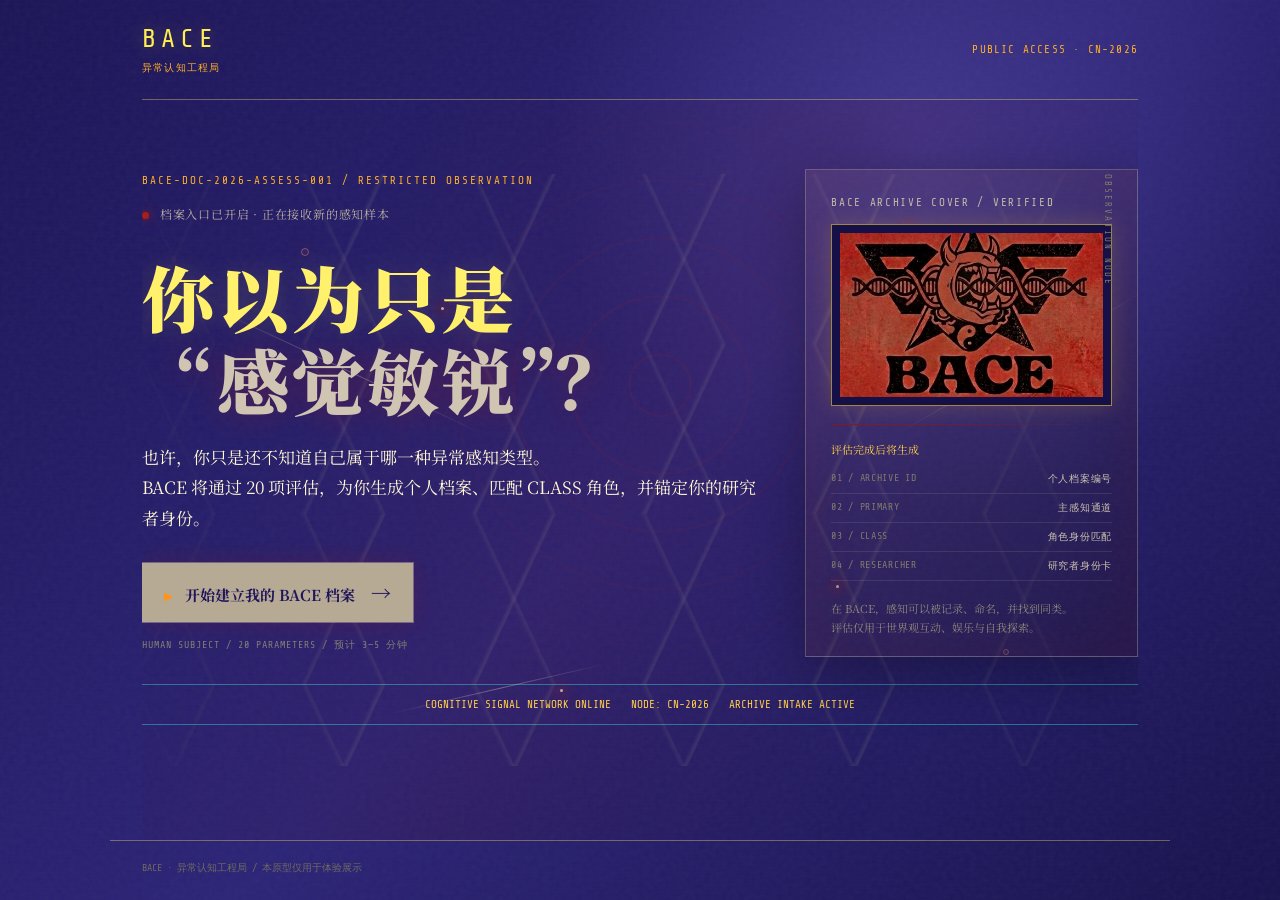
==== commit 104e46c1: "优化 BACE 免费测试：index.html" ====
--- a/index.html
+++ b/index.html
@@ -27,7 +27,7 @@
         </div>
         <aside class="access-panel">
           <p class="panel-label">BACE ARCHIVE COVER / VERIFIED</p>
-          <figure class="badge-document"><img src="assets/bace-badge-cover.jpg" alt="BACE 异常认知工程局徽章封面"><figcaption>徽章封面已载入档案视觉系统</figcaption></figure>
+          <figure class="badge-document"><img src="assets/bace-badge-cover.jpg" alt="BACE 异常认知工程局徽章封面"></figure>
           <div class="panel-rule"></div>
           <p class="panel-subhead">评估完成后将生成</p>
           <dl><div><dt>01 / ARCHIVE ID</dt><dd>个人档案编号</dd></div><div><dt>02 / PRIMARY</dt><dd>主感知通道</dd></div><div><dt>03 / CLASS</dt><dd>角色身份匹配</dd></div><div><dt>04 / RESEARCHER</dt><dd>研究者身份卡</dd></div></dl>
@@ -65,9 +65,9 @@
       <section class="free-insight"><div class="section-title"><span>PERSONAL SIGNAL NETWORK / FREE</span><small>12 维节点以本次答题倾向形成的关系示意</small></div><div id="networkGraph" class="network-graph"></div><div class="insight-grid"><article><p class="eyebrow">CLASS RELATION</p><h2>主—次—潜在结构</h2><p id="classRelation"></p></article><article><p class="eyebrow">FORMATION PATH</p><h2>你的形成路径</h2><p id="formationPath"></p></article><article><p class="eyebrow">OBSERVATION NOTE</p><h2>当前观察提示</h2><p id="observationNote"></p></article></div></section>
       <section class="radar-section"><div class="section-title"><span>COGNITIVE ATTRIBUTE MATRIX / FREE</span><small>12 维本次感知分布</small></div><div id="radarChart" class="radar-chart"></div></section>
       <section class="library-section"><details><summary><span>CLASS MATRIX-12 / OPEN INDEX</span><small>展开查看 12 种 BACE 身份接口</small></summary><div id="classLibrary" class="class-library"></div></details></section>
-      <section class="term-section"><details><summary><span>TERMS &amp; CULTURAL REFERENCE INDEX</span><small>展开术语与跨文化检索索引</small></summary><div class="term-table"><div><b>BACE 术语</b><b>说明</b><b>文化检索线索</b></div><div><span>梦境通道</span><span>对梦境叙事、记忆与象征的记录倾向。</span><span>梦兆叙事 / dream incubation / 梦境日记</span></div><div><span>空间感知</span><span>对路径、建筑与场所氛围的注意倾向。</span><span>风水语境 / genius loci / place attachment</span></div><div><span>家族印记</span><span>把个人经验放入家族故事与成长脉络的倾向。</span><span>家谱 / 口述史 / ancestor traditions</span></div><div><span>环境共振</span><span>对自然、天气与场域变化的体验记录。</span><span>地景叙事 / landscape studies / environmental perception</span></div><div><span>认知训练</span><span>通过记录、冥想、复盘等方式进行自我校准。</span><span>观照练习 / contemplative practice / self-observation</span></div></div></details></section>
+      <section class="term-section"><details><summary><span>TERMS &amp; CULTURAL REFERENCE INDEX</span><small>展开术语与跨文化检索索引</small></summary><div class="term-table"><div><b>BACE 术语</b><b>观察性说明</b><b>文化检索线索</b></div><div><span>T1 灵视</span><span>对视觉细节、光影、轮廓和图像联想的注意倾向。</span><span>视觉象征 / visions in folklore / 图像叙事</span></div><div><span>T2 灵听</span><span>对声音层次、节奏与细微听觉线索的注意倾向。</span><span>聆听传统 / auditory imagery / 声景研究</span></div><div><span>T3 灵嗅 / 灵触</span><span>从气味、温度、材质和触感中记录环境线索的倾向。</span><span>感官民族志 / olfactory memory / 触觉记忆</span></div><div><span>T4 空间感知</span><span>对路径、建筑、方位与场所氛围的注意倾向。</span><span>风水语境 / genius loci / place attachment</span></div><div><span>T5 预知直觉</span><span>对模式、时机与预感的记录倾向；适合与现实信息交叉核对。</span><span>预兆叙事 / intuition studies / pattern recognition</span></div><div><span>T6 梦境通道</span><span>对梦境叙事、醒后记忆与象征联系的记录倾向。</span><span>梦兆叙事 / dream incubation / 梦境日记</span></div><div><span>T7 共情感知</span><span>对关系、情绪与群体氛围变化的注意倾向。</span><span>共情叙事 / affect studies / 情绪地理</span></div><div><span>T8 身体信号</span><span>对疲劳、紧张、放松与身体反应的自我观察倾向。</span><span>身体经验 / interoception / somatic awareness</span></div><div><span>T9 裂隙感知</span><span>对记忆、经历或空间叙事中断层与未闭合线索的注意倾向。</span><span>阈限叙事 / liminality / 断裂记忆</span></div><div><span>T10 家族印记</span><span>把个人体验放入家族故事、旧物与成长脉络中理解的倾向。</span><span>家谱 / 口述史 / ancestor traditions</span></div><div><span>T11 环境共振</span><span>对自然、天气、光线与场域变化进行体验记录的倾向。</span><span>地景叙事 / landscape studies / environmental perception</span></div><div><span>T12 认知训练</span><span>通过记录、复盘、冥想或阅读建立自我校准的倾向。</span><span>观照练习 / contemplative practice / self-observation</span></div></div></details></section>
       <section class="findings"><div><p class="eyebrow">FREE ARCHIVE / IDENTITY NOTE</p><h2>你的 BACE 身份结论</h2><p id="summary"></p><p class="card-note">本次免费档案已包含：12 种 CLASS 索引、12 维图谱、感知网络、三层角色结构与基础角色卡。</p></div><div class="next-level"><span>FULL ARCHIVE / ¥2.9</span><p>支付后自动生成个人 PDF、完整角色卡、推荐协议包，以及带档案编号的后续任务入口。</p><button class="text-button locked" type="button" onclick="app.showUnlock()">领取完整身份档案 · ¥2.9</button></div></section>
-      <button class="primary print" onclick="app.downloadCard()">保存基础角色卡</button>
+      <button class="primary print" onclick="app.downloadCard()">保存 / 分享基础角色卡</button>
     </section>
   </main>
   <footer>BACE · 异常认知工程局 / 本原型仅用于体验展示</footer>
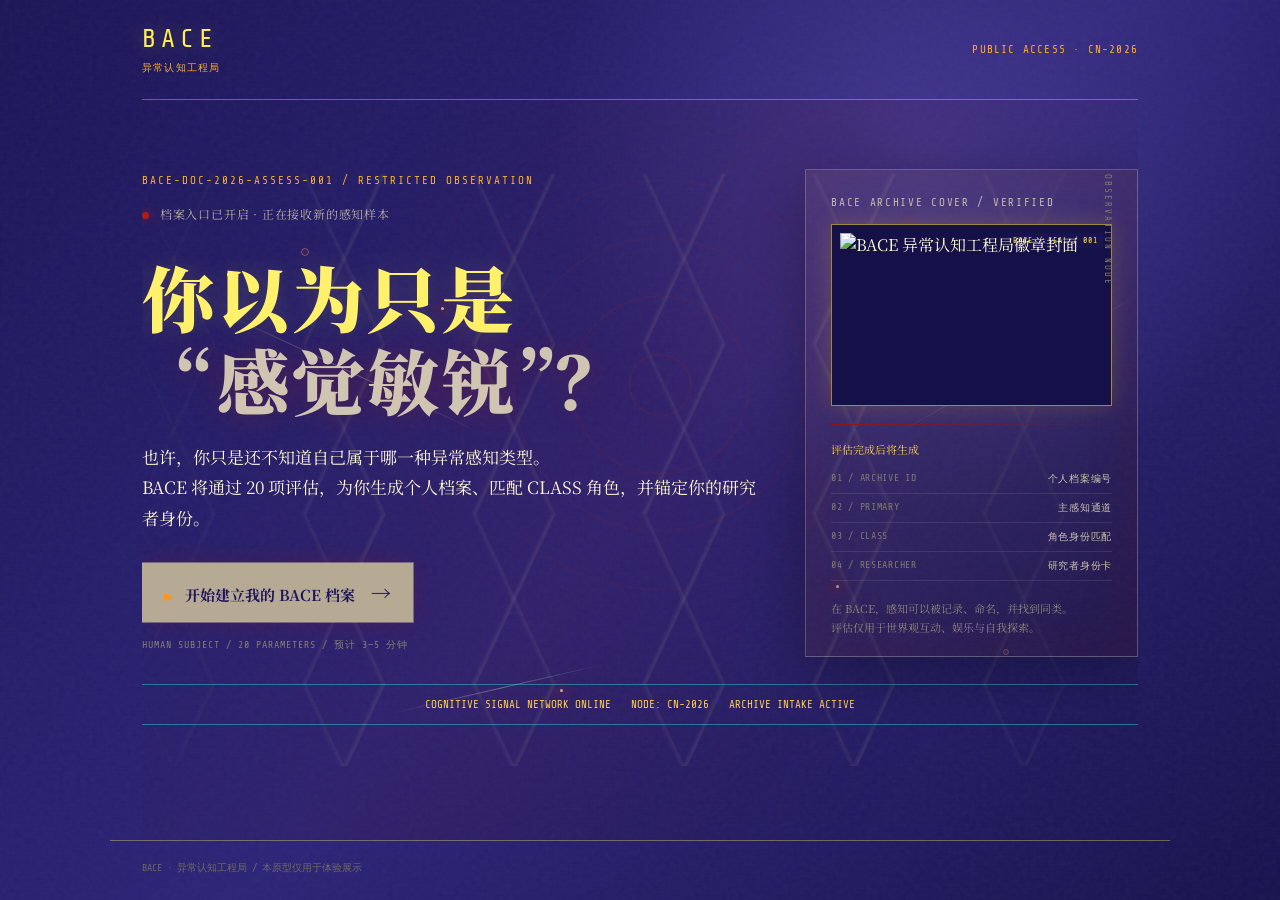
==== commit 95e28f6b: "发布 BACE 免费档案与分享入口" ====
--- a/index.html
+++ b/index.html
@@ -7,7 +7,7 @@
   <link rel="preconnect" href="https://fonts.googleapis.com">
   <link rel="preconnect" href="https://fonts.gstatic.com" crossorigin>
   <link href="https://fonts.googleapis.com/css2?family=Noto+Serif+SC:wght@400;600;700;900&family=Share+Tech+Mono&display=swap" rel="stylesheet">
-  <link rel="stylesheet" href="style.css" />
+  <link rel="stylesheet" href="style.css?v=20260917-free-share" />
 </head>
 <body>
   <div class="noise"></div><div class="scanlines"></div>
@@ -27,7 +27,7 @@
         </div>
         <aside class="access-panel">
           <p class="panel-label">BACE ARCHIVE COVER / VERIFIED</p>
-          <figure class="badge-document"><img src="assets/bace-badge-cover.jpg" alt="BACE 异常认知工程局徽章封面"></figure>
+<figure class="badge-document"><img src="assets/bace-badge-cover.png" alt="BACE 异常认知工程局徽章封面"></figure>
           <div class="panel-rule"></div>
           <p class="panel-subhead">评估完成后将生成</p>
           <dl><div><dt>01 / ARCHIVE ID</dt><dd>个人档案编号</dd></div><div><dt>02 / PRIMARY</dt><dd>主感知通道</dd></div><div><dt>03 / CLASS</dt><dd>角色身份匹配</dd></div><div><dt>04 / RESEARCHER</dt><dd>研究者身份卡</dd></div></dl>
@@ -66,12 +66,12 @@
       <section class="radar-section"><div class="section-title"><span>COGNITIVE ATTRIBUTE MATRIX / FREE</span><small>12 维本次感知分布</small></div><div id="radarChart" class="radar-chart"></div></section>
       <section class="library-section"><details><summary><span>CLASS MATRIX-12 / OPEN INDEX</span><small>展开查看 12 种 BACE 身份接口</small></summary><div id="classLibrary" class="class-library"></div></details></section>
       <section class="term-section"><details><summary><span>TERMS &amp; CULTURAL REFERENCE INDEX</span><small>展开术语与跨文化检索索引</small></summary><div class="term-table"><div><b>BACE 术语</b><b>观察性说明</b><b>文化检索线索</b></div><div><span>T1 灵视</span><span>对视觉细节、光影、轮廓和图像联想的注意倾向。</span><span>视觉象征 / visions in folklore / 图像叙事</span></div><div><span>T2 灵听</span><span>对声音层次、节奏与细微听觉线索的注意倾向。</span><span>聆听传统 / auditory imagery / 声景研究</span></div><div><span>T3 灵嗅 / 灵触</span><span>从气味、温度、材质和触感中记录环境线索的倾向。</span><span>感官民族志 / olfactory memory / 触觉记忆</span></div><div><span>T4 空间感知</span><span>对路径、建筑、方位与场所氛围的注意倾向。</span><span>风水语境 / genius loci / place attachment</span></div><div><span>T5 预知直觉</span><span>对模式、时机与预感的记录倾向；适合与现实信息交叉核对。</span><span>预兆叙事 / intuition studies / pattern recognition</span></div><div><span>T6 梦境通道</span><span>对梦境叙事、醒后记忆与象征联系的记录倾向。</span><span>梦兆叙事 / dream incubation / 梦境日记</span></div><div><span>T7 共情感知</span><span>对关系、情绪与群体氛围变化的注意倾向。</span><span>共情叙事 / affect studies / 情绪地理</span></div><div><span>T8 身体信号</span><span>对疲劳、紧张、放松与身体反应的自我观察倾向。</span><span>身体经验 / interoception / somatic awareness</span></div><div><span>T9 裂隙感知</span><span>对记忆、经历或空间叙事中断层与未闭合线索的注意倾向。</span><span>阈限叙事 / liminality / 断裂记忆</span></div><div><span>T10 家族印记</span><span>把个人体验放入家族故事、旧物与成长脉络中理解的倾向。</span><span>家谱 / 口述史 / ancestor traditions</span></div><div><span>T11 环境共振</span><span>对自然、天气、光线与场域变化进行体验记录的倾向。</span><span>地景叙事 / landscape studies / environmental perception</span></div><div><span>T12 认知训练</span><span>通过记录、复盘、冥想或阅读建立自我校准的倾向。</span><span>观照练习 / contemplative practice / self-observation</span></div></div></details></section>
-      <section class="findings"><div><p class="eyebrow">FREE ARCHIVE / IDENTITY NOTE</p><h2>你的 BACE 身份结论</h2><p id="summary"></p><p class="card-note">本次免费档案已包含：12 种 CLASS 索引、12 维图谱、感知网络、三层角色结构与基础角色卡。</p></div><div class="next-level"><span>FULL ARCHIVE / ¥2.9</span><p>支付后自动生成个人 PDF、完整角色卡、推荐协议包，以及带档案编号的后续任务入口。</p><button class="text-button locked" type="button" onclick="app.showUnlock()">领取完整身份档案 · ¥2.9</button></div></section>
-      <button class="primary print" onclick="app.downloadCard()">保存 / 分享基础角色卡</button>
+      <section class="findings free-identity"><div><p class="eyebrow">FREE ARCHIVE / IDENTITY NOTE</p><h2>你的 BACE 身份结论</h2><p id="summary"></p><p class="card-note">本次免费档案已包含：12 种 CLASS 索引、12 维图谱、感知网络、三层角色结构与基础角色卡。</p></div><section class="archive-check" aria-labelledby="calibrationTitle"><p class="eyebrow">ARCHIVE CALIBRATION</p><h2 id="calibrationTitle">这份档案像真实的你吗？</h2><p>请用近期真实体验校对它，而不是急于确认一种身份。</p><label><input type="checkbox" data-calibration> 前 3 项特质在近三个月的不同情境中反复出现。</label><label><input type="checkbox" data-calibration> 角色描述能解释一部分体验，也允许我保留不相符的部分。</label><label><input type="checkbox" data-calibration> 连续记录 7 天后，我仍能发现相近的体验线索。</label><p id="calibrationResult" class="calibration-result">勾选后生成本次观察提示。</p></section></section>
+      <section class="bace-continuation" aria-label="BACE 后续入口"><article class="bace-about"><p class="eyebrow">ABOUT BACE</p><h2>一份公开的观察档案</h2><p>BACE 是一个以异常认知为主题的原创档案世界。20 题测试是一份公开观察记录；未来的 70 题完整版将进一步呈现更细的感知结构、角色关系与档案路径。</p></article><article class="share-dossier"><p class="eyebrow">TAKE YOUR IDENTITY</p><h2>带走你的研究者身份</h2><p>把这份档案分享给朋友：他们会被记录为哪一种 CLASS？</p><div class="share-actions"><button class="primary" type="button" onclick="app.shareArchive()">分享我的研究者档案</button><button class="secondary-action" type="button" onclick="app.copyTestLink()">复制测试链接</button><button class="secondary-action" type="button" onclick="app.downloadCard()">保存角色卡图片</button></div><p id="shareStatus" class="share-status" aria-live="polite"></p></article><article class="xhs-follow"><p class="eyebrow">NEXT ARCHIVE</p><h2>等待 70 题完整版</h2><p>在小红书搜索并关注「异常认知档案室」，等待 70 题完整版、12 CLASS 档案与后续观察员任务。</p><p class="xhs-id">小红书号：18415880263</p><button class="secondary-action" type="button" onclick="app.copyXhsId()">复制小红书号</button></article></section>
     </section>
   </main>
   <footer>BACE · 异常认知工程局 / 本原型仅用于体验展示</footer>
-  <script src="app.js"></script>
+  <script src="app.js?v=20260917-free-share"></script>
 </body>
 </html>
 
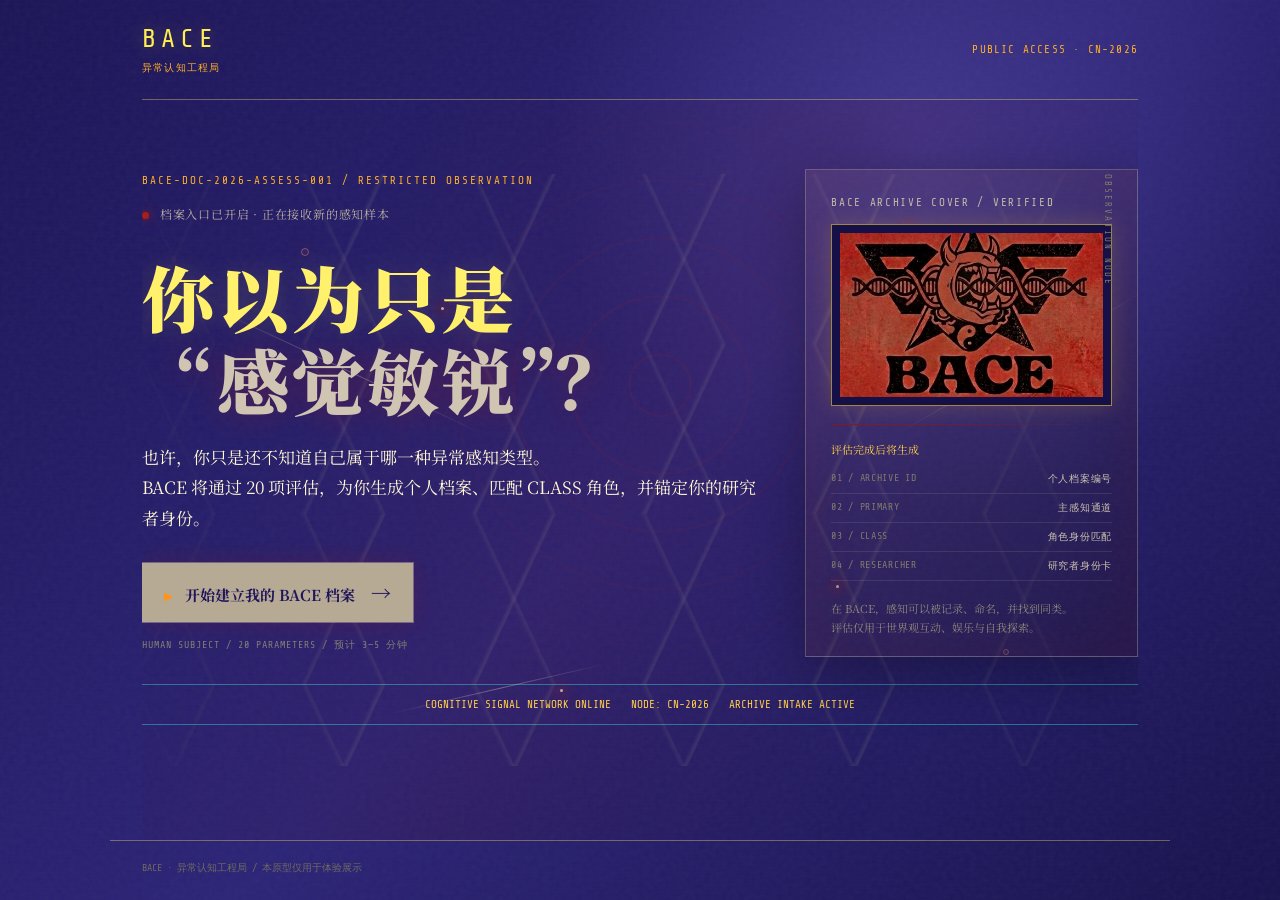
==== commit eed7506b: "修复 BACE 徽章封面加载" ====
--- a/index.html
+++ b/index.html
@@ -27,7 +27,7 @@
         </div>
         <aside class="access-panel">
           <p class="panel-label">BACE ARCHIVE COVER / VERIFIED</p>
-<figure class="badge-document"><img src="assets/bace-badge-cover.png" alt="BACE 异常认知工程局徽章封面"></figure>
+<figure class="badge-document"><img src="assets/bace-badge-cover.jpg?v=20260917" onerror="this.onerror=null;this.src='assets/bace-badge-cover.png?v=20260917'" alt="BACE 异常认知工程局徽章封面"></figure>
           <div class="panel-rule"></div>
           <p class="panel-subhead">评估完成后将生成</p>
           <dl><div><dt>01 / ARCHIVE ID</dt><dd>个人档案编号</dd></div><div><dt>02 / PRIMARY</dt><dd>主感知通道</dd></div><div><dt>03 / CLASS</dt><dd>角色身份匹配</dd></div><div><dt>04 / RESEARCHER</dt><dd>研究者身份卡</dd></div></dl>
--- a/style.css
+++ b/style.css
@@ -13,6 +13,9 @@
 /* BACE 蓝紫档案主题：依据《BACE 超自然研究》封面语言重新设定 */
 :root{--ink:#201760;--paper:#2b2272;--bone:#fff7be;--red:#ff9516;--line:rgba(255,230,111,.36)}body{background:radial-gradient(circle at 72% 16%,#40358c 0,transparent 31%),linear-gradient(135deg,#1c1557,#2c2477 52%,#18134e);color:#fff8d3}.noise{opacity:.06}.scanlines{background:repeating-linear-gradient(0deg,transparent 0 3px,rgba(83,230,232,.025) 4px)}header{border-color:rgba(255,229,104,.36)}.brand span{color:#fff050;text-shadow:0 0 18px rgba(255,231,52,.25)}.brand small,.access{color:#ffae25}.hero:before{background:repeating-radial-gradient(circle,transparent 0 29px,rgba(255,194,40,.13) 30px 31px,transparent 32px 58px)}.archive-field{background:linear-gradient(120deg,transparent 18%,rgba(68,47,176,.35) 50%,transparent 82%)}.archive-field:before{background:linear-gradient(115deg,transparent 47%,rgba(53,230,224,.2) 49%,transparent 50%) 0 0/170px 170px,linear-gradient(65deg,transparent 47%,rgba(255,210,43,.16) 49%,transparent 50%) 0 0/170px 170px}.node{background:#42e7e1;box-shadow:0 0 12px 4px rgba(57,233,225,.48)}.orb{border-color:rgba(255,234,101,.45);box-shadow:0 0 22px rgba(58,228,221,.45),inset 0 0 18px rgba(255,169,25,.22)}.circuit{background:linear-gradient(90deg,transparent,rgba(71,238,231,.65),transparent)}.eyebrow,.status{color:#ffb02a}.status i{background:#45e8e0;box-shadow:0 0 10px #45e8e0}.hero h1{color:#fff16c;text-shadow:0 0 25px rgba(255,229,63,.15)}.hero h1 em{color:#ff9821;text-shadow:0 0 30px rgba(255,143,24,.35)}.lead{color:#fff7d6}.primary{background:linear-gradient(135deg,#fff04b,#ffae1e);color:#21165b}.primary:hover{background:#fff9a0}.enter-button{box-shadow:0 0 0 1px rgba(255,240,93,.65),0 0 28px rgba(255,164,23,.32)}.enter-button span{color:#5a2c79}.entry-note{color:#45e7df}.access-panel{border-color:rgba(52,238,229,.62);background:linear-gradient(145deg,rgba(47,38,119,.86),rgba(25,20,76,.9));box-shadow:inset 0 0 65px rgba(54,231,225,.08),0 15px 55px rgba(13,8,52,.5)}.access-panel:after{color:#48e9e1}.panel-label{color:#fff057}.badge-document{margin:15px 0 18px;padding:8px;background:#151047;border:1px solid rgba(255,219,72,.58);box-shadow:0 0 22px rgba(255,174,31,.2);position:relative}.badge-document:before{content:'BACE / SEAL / 001';position:absolute;right:8px;top:8px;padding:3px 5px;background:rgba(27,20,82,.82);color:#ffef4d;font:8px var(--mono);letter-spacing:1px}.badge-document img{display:block;width:100%;height:164px;object-fit:cover;object-position:center 43%;filter:saturate(.93) contrast(1.08)}.badge-document figcaption{padding:7px 1px 0;color:#4fe6df;font:9px var(--mono);letter-spacing:.6px}.panel-rule{background:linear-gradient(90deg,#48ece2,#ffbc24,transparent)}.panel-subhead{color:#ffce45}.access-panel dl div{border-color:rgba(62,230,222,.19)}.access-panel dt{color:#55eae3}.access-panel dd{color:#fff7bd}.panel-foot{color:#ffca54}.file-line{border-color:rgba(56,232,224,.42);color:#ffcd4c}.dossier,.assessment,.result,.analysis{background:transparent}.question-card>span,.answer b,.role-card h3,.next-level span{color:#ffad21}.progress i,.dimension b{background:linear-gradient(90deg,#45e9e1,#ffe544)}.stamp{border-color:#48e9e1;color:#53eee6}.identity-card{background:rgba(61,48,145,.28)}.profile-grid,.dimensions{border-color:rgba(255,221,73,.35)}.role-card>p,.findings p{color:#fff4c7}.findings{background:rgba(45,35,117,.62);border-left-color:#47e8e0}.print{background:linear-gradient(135deg,#ff971c,#ffd331);color:#251651}.tag-row span{border-color:rgba(74,231,224,.55);color:#fff29b}.dimension i{background:#161047}.section-title{color:#fff25b}.section-title small,.muted,.scale-hint{color:#72e9e4}input,select{border-color:rgba(255,222,76,.52);color:#fff6c7}fieldset{border-color:rgba(65,234,226,.38)}legend{color:#58e7e2}select option{background:#211862}@media print{body{background:#fff;color:#171347}.noise,.scanlines{display:none}}
 
+/* 免费档案的校验、分享与后续观察入口。 */
+.radar-area{fill:rgba(255,170,33,.3);stroke:none}.radar-outline{fill:none;stroke:#fff051;stroke-width:2.5;filter:drop-shadow(0 0 4px rgba(255,167,33,.55))}.free-identity{display:grid;grid-template-columns:1.1fr .9fr;gap:32px}.archive-check{padding-left:26px;border-left:1px solid rgba(255,221,73,.42)}.archive-check h2,.bace-continuation h2{margin:8px 0 12px;color:#fff36b;font-size:24px}.archive-check>p{font-size:13px;line-height:1.75}.archive-check label{display:block;margin:10px 0;color:#fff5cd;font-size:13px;line-height:1.55;cursor:pointer}.archive-check input{accent-color:#ffe544;margin-right:8px}.calibration-result{min-height:43px;margin-top:16px!important;padding:11px 13px;background:rgba(66,234,226,.09);border-left:2px solid #4be9e1;color:#81f1ea!important;font-size:12px!important}.bace-continuation{display:grid;grid-template-columns:repeat(3,1fr);gap:14px;margin-top:24px}.bace-continuation article{padding:22px;border:1px solid rgba(75,232,224,.28);background:rgba(45,35,117,.48)}.bace-continuation p{color:#fff4c7;font-size:13px;line-height:1.8}.share-dossier{border-color:rgba(255,224,73,.55)!important;background:linear-gradient(145deg,rgba(83,55,148,.56),rgba(36,28,103,.56))!important}.share-actions{display:flex;flex-wrap:wrap;gap:9px;margin-top:16px}.share-actions button{font-size:12px}.secondary-action{padding:11px 14px;border:1px solid rgba(75,232,224,.58);background:rgba(26,20,82,.52);color:#a1fff7;cursor:pointer;font-family:var(--serif)}.secondary-action:hover{border-color:#fff15d;color:#fff15d}.share-status{min-height:24px;margin:14px 0 0!important;color:#75eee7!important;font-size:12px!important}.xhs-id{margin:14px 0!important;padding:9px 11px;border:1px dashed rgba(255,225,73,.48);color:#fff15d!important;font-family:var(--mono);font-size:12px!important;letter-spacing:.4px}@media(max-width:760px){.free-identity,.bace-continuation{grid-template-columns:1fr}.archive-check{padding:21px 0 0;border-top:1px solid rgba(255,221,73,.42);border-left:0}.bace-continuation article{padding:18px}.share-actions{display:grid;grid-template-columns:1fr}.share-actions button,.xhs-follow .secondary-action{width:100%}}
+
 /* 首页：档案入口 / 密教神经网络 */
 .hero{padding-top:48px;overflow:hidden;isolation:isolate;text-align:left}.hero:before{content:'';position:absolute;z-index:-2;width:680px;height:680px;left:52%;top:-55px;transform:translateX(-50%);background:repeating-radial-gradient(circle,transparent 0 29px,rgba(174,31,29,.13) 30px 31px,transparent 32px 58px);mask-image:radial-gradient(circle,#000 10%,transparent 70%);animation:slow-spin 52s linear infinite}.archive-field{position:absolute;inset:0;z-index:-1;opacity:.85;background:linear-gradient(120deg,transparent 18%,rgba(102,15,15,.12) 50%,transparent 82%)}.archive-field:before{content:'';position:absolute;inset:10% -5%;background:linear-gradient(115deg,transparent 47%,rgba(176,164,143,.16) 49%,transparent 50%) 0 0/170px 170px,linear-gradient(65deg,transparent 47%,rgba(176,164,143,.12) 49%,transparent 50%) 0 0/170px 170px;mask-image:linear-gradient(90deg,transparent,#000 25% 75%,transparent);animation:drift 18s linear infinite}.orb{position:absolute;border:1px solid rgba(217,205,184,.4);border-radius:50%;box-shadow:0 0 22px rgba(161,29,26,.48),inset 0 0 18px rgba(161,29,26,.3);animation:pulse 4s ease-in-out infinite}.orb-a{width:8px;height:8px;top:20%;left:16%}.orb-b{width:6px;height:6px;right:13%;bottom:25%;animation-delay:-1.6s}.node{position:absolute;width:3px;height:3px;background:#d0c5b1;border-radius:50%;box-shadow:0 0 12px 4px rgba(172,29,25,.42);animation:nodeblink 3s ease-in-out infinite}.n1{top:28%;left:30%}.n2{top:17%;right:23%;animation-delay:-1s}.n3{bottom:20%;left:42%;animation-delay:-2.1s}.n4{right:30%;bottom:34%;animation-delay:-.5s}.circuit{position:absolute;display:block;height:1px;background:linear-gradient(90deg,transparent,rgba(210,195,170,.5),transparent);transform-origin:left}.c1{width:300px;left:7%;top:28%;transform:rotate(25deg)}.c2{width:280px;right:-4%;top:45%;transform:rotate(-30deg)}.c3{width:220px;left:25%;bottom:17%;transform:rotate(-13deg)}.hero-grid{min-height:530px;display:grid;grid-template-columns:1.3fr .7fr;align-items:center;gap:45px}.portal-copy{max-width:650px}.status{font-size:12px;color:#b9afa0;letter-spacing:.8px;margin:18px 0 33px}.status i{display:inline-block;width:7px;height:7px;margin-right:7px;background:#a91d1b;box-shadow:0 0 10px #a91d1b;border-radius:50%;animation:pulse 1.3s infinite}.hero h1{font-size:clamp(42px,6.2vw,72px);line-height:1.16;margin:0 0 20px;font-weight:900;letter-spacing:3px;text-wrap:balance}.hero h1 em{font-style:normal;color:#d0c5b3;text-shadow:0 0 30px rgba(160,30,26,.35)}.enter-button{min-width:235px;background:#b7aa94;box-shadow:0 0 0 1px rgba(223,212,192,.4),0 0 24px rgba(139,23,23,.25)}.enter-button span{font-family:var(--mono);margin-right:8px;color:var(--red)}.entry-note{margin:16px 0 0;color:#857e73;font:10px var(--mono);letter-spacing:1px}.access-panel{padding:26px 25px 20px;border:1px solid rgba(215,202,181,.3);background:linear-gradient(135deg,rgba(220,206,181,.075),rgba(45,18,18,.22));box-shadow:inset 0 0 60px rgba(155,25,25,.08),0 15px 55px rgba(0,0,0,.3);position:relative}.access-panel:after{content:'OBSERVATION NODE';position:absolute;right:-27px;top:55px;transform:rotate(90deg);font:9px var(--mono);letter-spacing:2px;color:#827b70}.panel-label{font:11px var(--mono);letter-spacing:1.7px;color:#c5bba9}.occult-grid{height:150px;margin:25px 0;position:relative;display:grid;place-items:center;border:1px solid rgba(205,191,170,.28);background:radial-gradient(circle,rgba(139,23,23,.2),transparent 60%)}.occult-grid:before,.occult-grid:after{content:'';position:absolute;border:1px solid rgba(209,193,167,.45);width:90px;height:90px;transform:rotate(45deg)}.occult-grid:after{width:126px;height:126px;border-color:rgba(139,23,23,.5)}.occult-grid span{position:absolute;font:12px var(--mono);color:#bdb19f;z-index:1}.occult-grid span:nth-child(1){top:12px;left:14px}.occult-grid span:nth-child(2){position:static;font-size:38px;color:#a52c27}.occult-grid span:nth-child(3){bottom:12px;right:14px}.occult-grid span:nth-child(4){bottom:12px;left:14px}.occult-grid b{width:7px;height:7px;background:#d0c4ae;border-radius:50%;box-shadow:0 0 15px 6px rgba(163,30,27,.45);z-index:2}.panel-rule{height:1px;background:linear-gradient(90deg,#8b1717,transparent);margin-bottom:16px}.access-panel dl{margin:0}.access-panel dl div{display:flex;justify-content:space-between;padding:7px 0;border-bottom:1px solid rgba(215,202,181,.12)}.access-panel dt,.access-panel dd{margin:0;font:10px var(--mono);letter-spacing:.7px}.access-panel dt{color:#817a6f}.access-panel dd{color:#c9c0b0}.access-panel .live{color:#c8433e}.panel-foot{margin:18px 0 0;color:#8e877c;font-size:11px;line-height:1.7}.hero .file-line{margin:6px auto 0}@keyframes slow-spin{to{transform:translateX(-50%) rotate(360deg)}}@keyframes drift{to{transform:translateX(170px)}}@keyframes pulse{50%{opacity:.35;transform:scale(.8)}}@keyframes nodeblink{50%{opacity:.22;box-shadow:none}}@media(max-width:620px){.hero{padding-top:32px}.hero-grid{grid-template-columns:1fr;gap:35px}.hero h1{font-size:43px}.access-panel{margin-right:20px}.hero .file-line{margin-top:0}}
 
